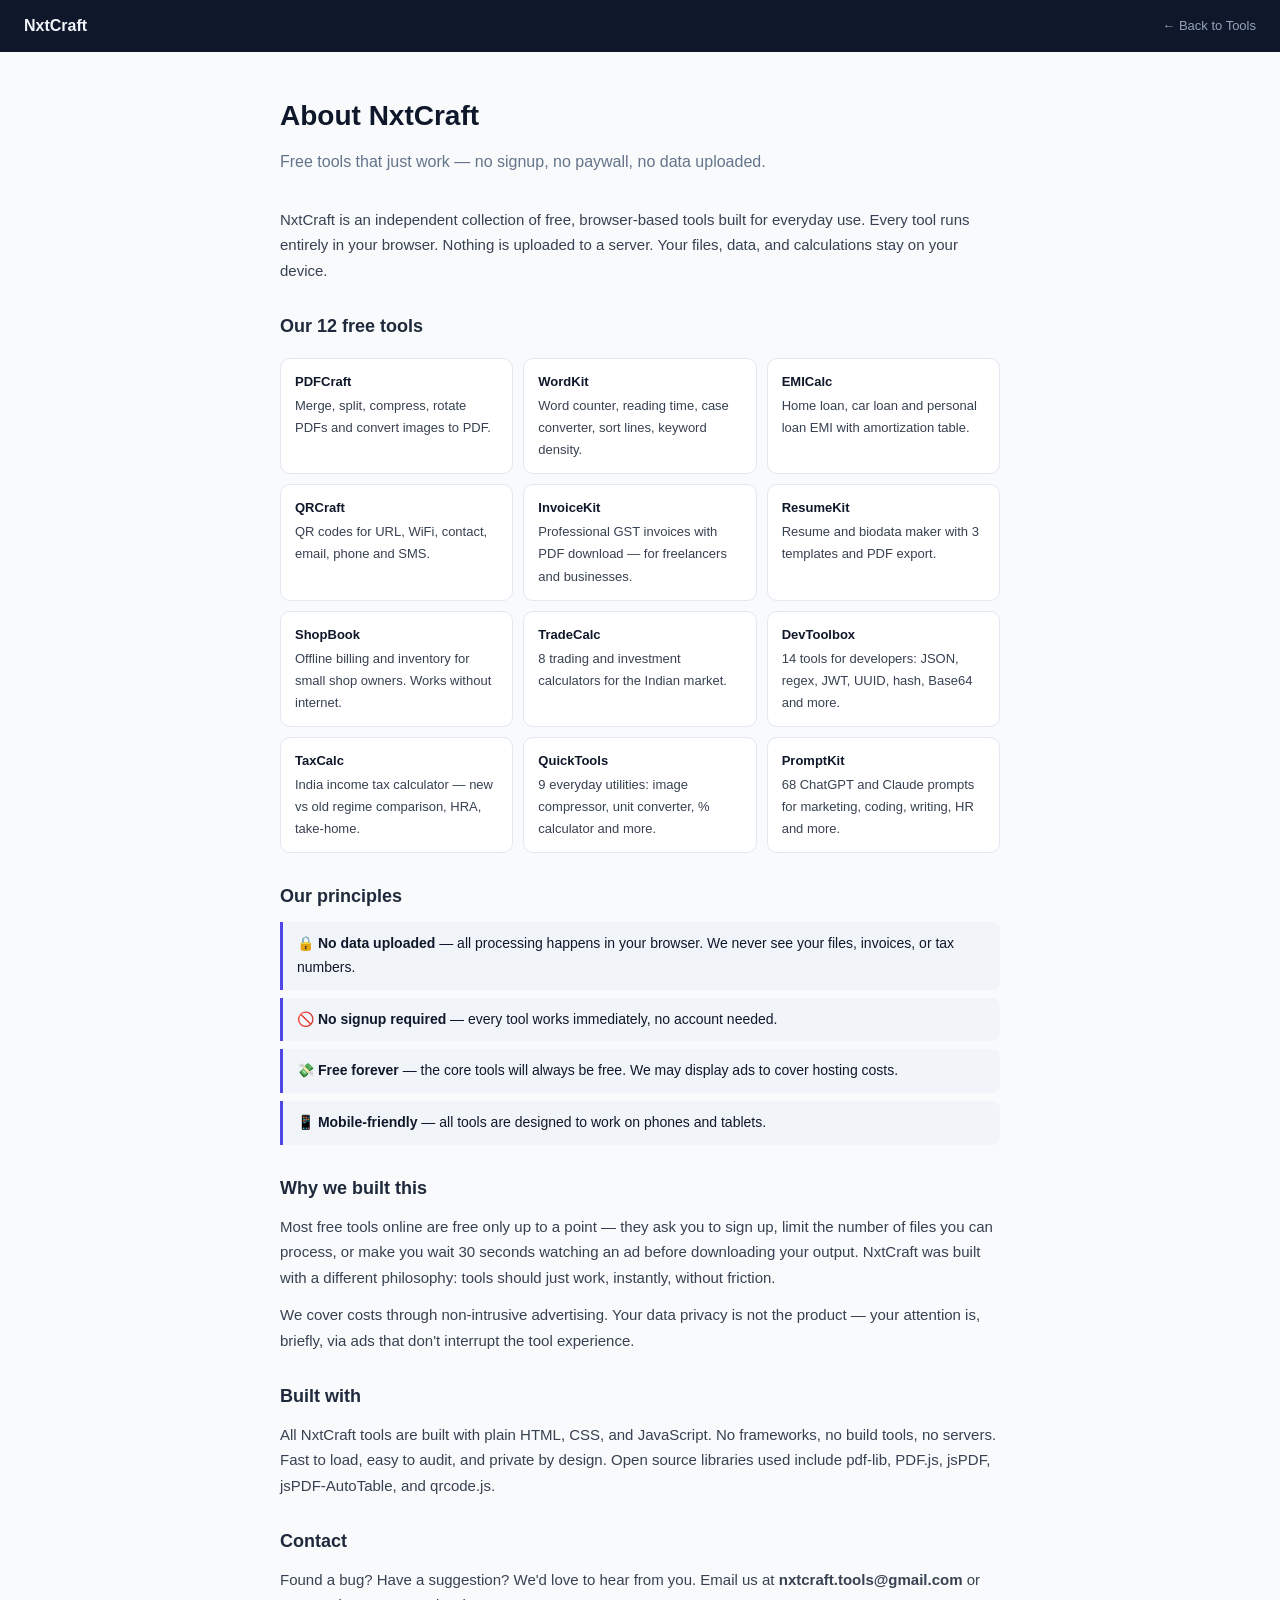
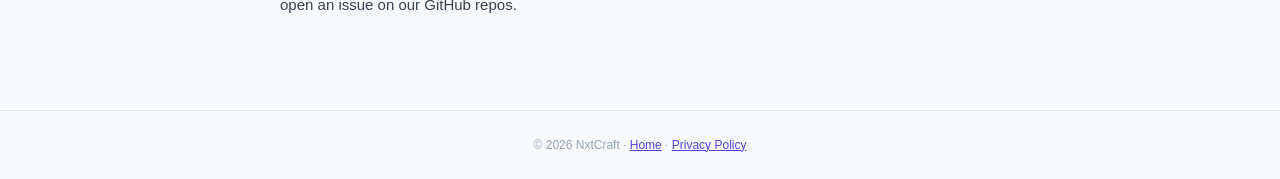
==== about/index.html @ bc5dab81 "feat: add privacy policy + about page, footer links, sitemap update Added /privacy/ (covers localSto" ====
<!DOCTYPE html>
<html lang="en">
<head>
<meta charset="UTF-8">
<meta name="viewport" content="width=device-width, initial-scale=1.0">
<title>About NxtCraft — Free Online Tools, No Signup, No Paywall</title>
<meta name="description" content="NxtCraft builds free, browser-based tools for everyday tasks. No signup, no ads in the way, no data uploaded. 12 tools for developers, traders, students, writers and shop owners.">
<link rel="canonical" href="https://nxtcraft.github.io/about/">
<meta name="robots" content="index, follow">
<style>
*,*::before,*::after{box-sizing:border-box;margin:0;padding:0}
body{font-family:-apple-system,BlinkMacSystemFont,'Segoe UI',sans-serif;background:#f8fafc;color:#0f172a;font-size:15px;line-height:1.7}
nav{background:#0f172a;padding:0 24px;height:52px;display:flex;align-items:center;justify-content:space-between}
nav a{color:#f1f5f9;text-decoration:none;font-weight:700;font-size:16px}
nav a.back{font-size:13px;color:#94a3b8;font-weight:400}
.container{max-width:760px;margin:0 auto;padding:40px 20px}
h1{font-size:28px;font-weight:800;margin-bottom:8px}
.tagline{font-size:16px;color:#64748b;margin-bottom:32px}
h2{font-size:18px;font-weight:700;color:#1e293b;margin:28px 0 10px}
p{color:#374151;margin-bottom:12px}
ul{padding-left:20px;color:#374151;margin-bottom:12px}
li{margin-bottom:6px}
a{color:#4f46e5}
.tool-grid{display:grid;grid-template-columns:repeat(auto-fill,minmax(200px,1fr));gap:10px;margin:16px 0}
.tool-item{background:#fff;border:1px solid #e2e8f0;border-radius:10px;padding:12px 14px;font-size:13px;color:#374151}
.tool-item strong{display:block;color:#0f172a;margin-bottom:2px}
.principle{background:#f1f5f9;border-left:3px solid #4f46e5;padding:10px 14px;border-radius:0 8px 8px 0;margin-bottom:8px;font-size:14px}
footer{text-align:center;padding:24px;font-size:12px;color:#94a3b8;border-top:1px solid #e2e8f0;margin-top:40px}
</style>
</head>
<body>
<nav>
  <a href="/">NxtCraft</a>
  <a href="/" class="back">← Back to Tools</a>
</nav>
<div class="container">
  <h1>About NxtCraft</h1>
  <p class="tagline">Free tools that just work — no signup, no paywall, no data uploaded.</p>

  <p>NxtCraft is an independent collection of free, browser-based tools built for everyday use. Every tool runs entirely in your browser. Nothing is uploaded to a server. Your files, data, and calculations stay on your device.</p>

  <h2>Our 12 free tools</h2>
  <div class="tool-grid">
    <div class="tool-item"><strong>PDFCraft</strong>Merge, split, compress, rotate PDFs and convert images to PDF.</div>
    <div class="tool-item"><strong>WordKit</strong>Word counter, reading time, case converter, sort lines, keyword density.</div>
    <div class="tool-item"><strong>EMICalc</strong>Home loan, car loan and personal loan EMI with amortization table.</div>
    <div class="tool-item"><strong>QRCraft</strong>QR codes for URL, WiFi, contact, email, phone and SMS.</div>
    <div class="tool-item"><strong>InvoiceKit</strong>Professional GST invoices with PDF download — for freelancers and businesses.</div>
    <div class="tool-item"><strong>ResumeKit</strong>Resume and biodata maker with 3 templates and PDF export.</div>
    <div class="tool-item"><strong>ShopBook</strong>Offline billing and inventory for small shop owners. Works without internet.</div>
    <div class="tool-item"><strong>TradeCalc</strong>8 trading and investment calculators for the Indian market.</div>
    <div class="tool-item"><strong>DevToolbox</strong>14 tools for developers: JSON, regex, JWT, UUID, hash, Base64 and more.</div>
    <div class="tool-item"><strong>TaxCalc</strong>India income tax calculator — new vs old regime comparison, HRA, take-home.</div>
    <div class="tool-item"><strong>QuickTools</strong>9 everyday utilities: image compressor, unit converter, % calculator and more.</div>
    <div class="tool-item"><strong>PromptKit</strong>68 ChatGPT and Claude prompts for marketing, coding, writing, HR and more.</div>
  </div>

  <h2>Our principles</h2>
  <div class="principle">🔒 <strong>No data uploaded</strong> — all processing happens in your browser. We never see your files, invoices, or tax numbers.</div>
  <div class="principle">🚫 <strong>No signup required</strong> — every tool works immediately, no account needed.</div>
  <div class="principle">💸 <strong>Free forever</strong> — the core tools will always be free. We may display ads to cover hosting costs.</div>
  <div class="principle">📱 <strong>Mobile-friendly</strong> — all tools are designed to work on phones and tablets.</div>

  <h2>Why we built this</h2>
  <p>Most free tools online are free only up to a point — they ask you to sign up, limit the number of files you can process, or make you wait 30 seconds watching an ad before downloading your output. NxtCraft was built with a different philosophy: tools should just work, instantly, without friction.</p>
  <p>We cover costs through non-intrusive advertising. Your data privacy is not the product — your attention is, briefly, via ads that don't interrupt the tool experience.</p>

  <h2>Built with</h2>
  <p>All NxtCraft tools are built with plain HTML, CSS, and JavaScript. No frameworks, no build tools, no servers. Fast to load, easy to audit, and private by design. Open source libraries used include pdf-lib, PDF.js, jsPDF, jsPDF-AutoTable, and qrcode.js.</p>

  <h2>Contact</h2>
  <p>Found a bug? Have a suggestion? We'd love to hear from you. Email us at <strong>nxtcraft.tools@gmail.com</strong> or open an issue on our GitHub repos.</p>

</div>
<footer>
  &copy; 2026 NxtCraft · <a href="/">Home</a> · <a href="/privacy/">Privacy Policy</a>
</footer>
</body>
</html>
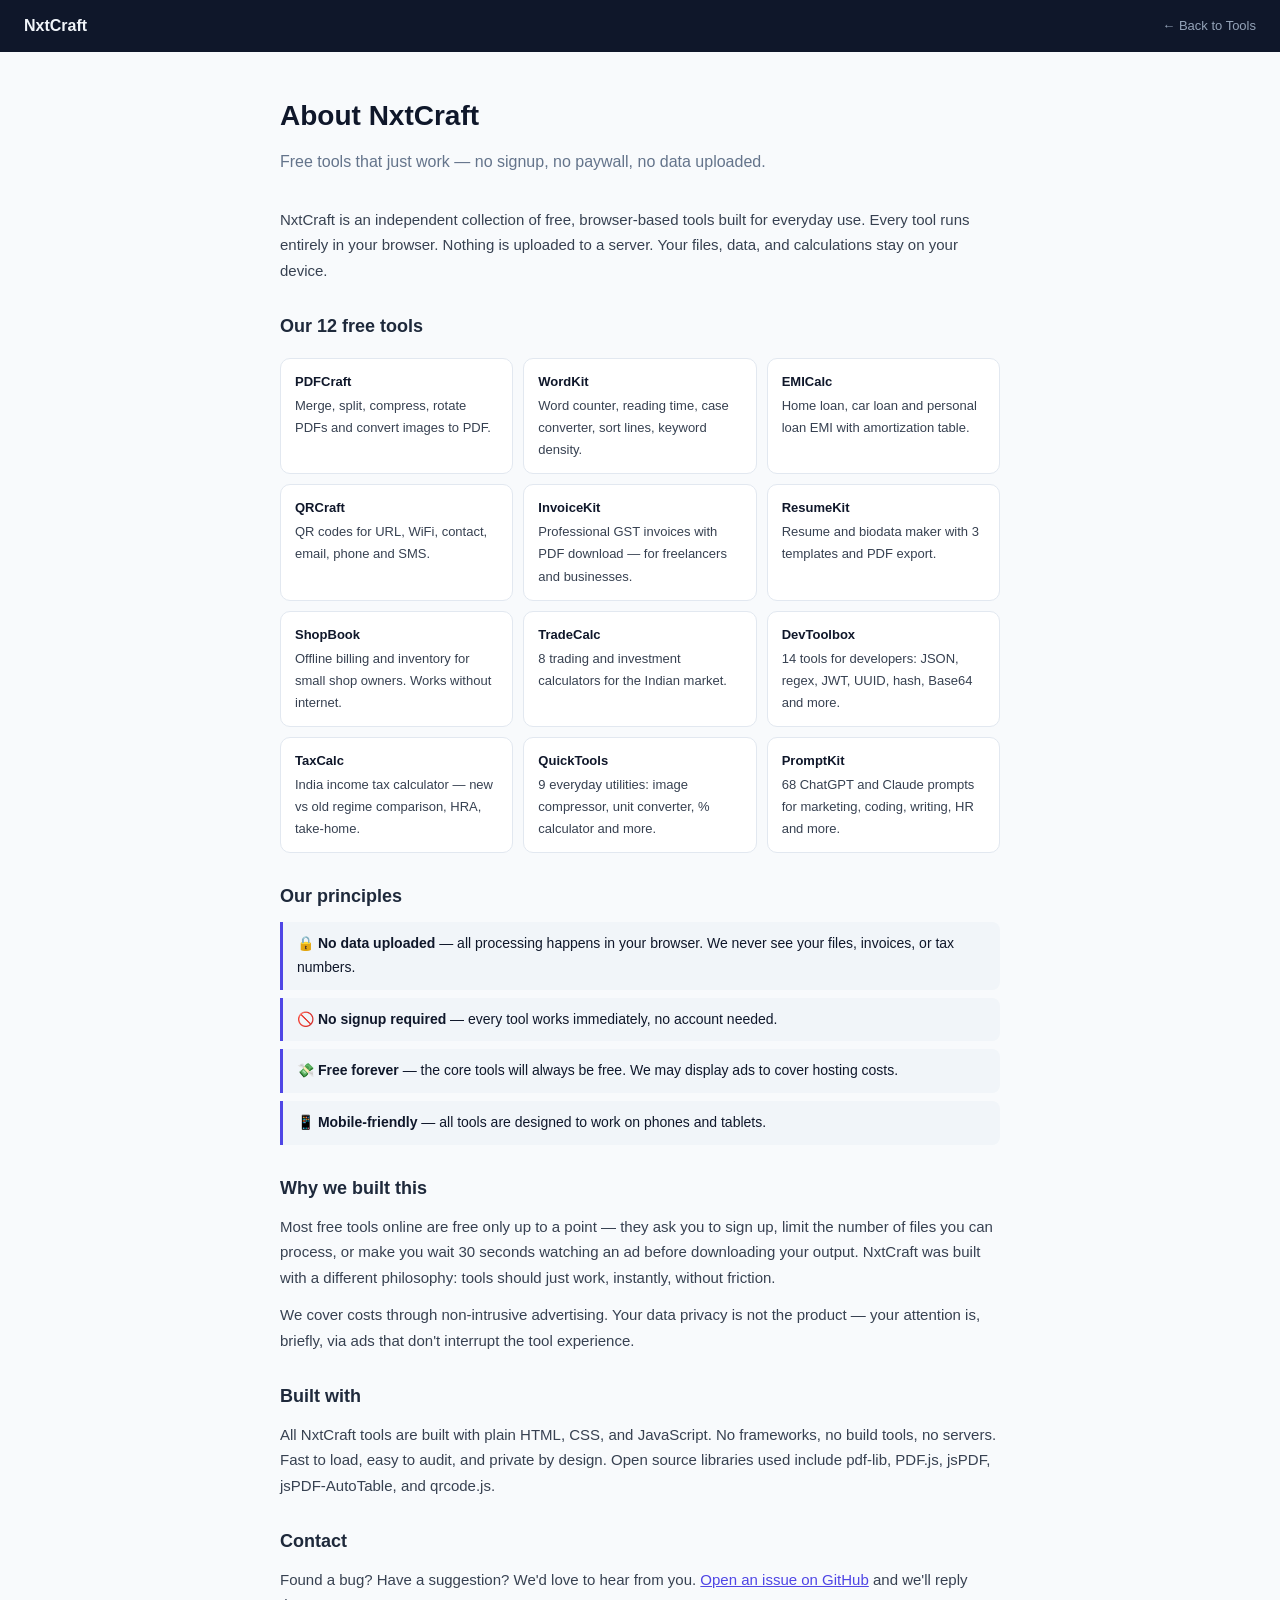
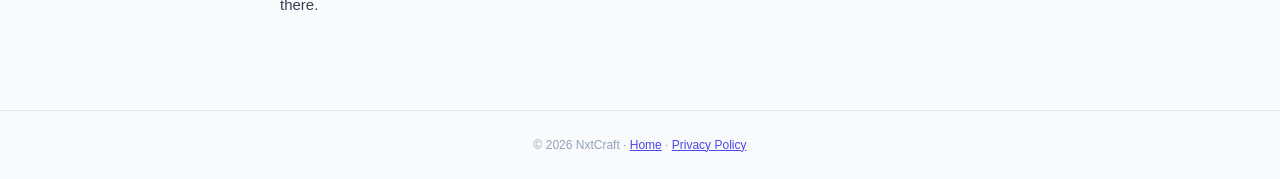
==== commit aed26fd4: "fix: replace unowned contact email with GitHub Issues link Co-Authored-By: Claude Opus 5.5 <noreply@" ====
--- a/about/index.html
+++ b/about/index.html
@@ -27,6 +27,9 @@
 .principle{background:#f1f5f9;border-left:3px solid #4f46e5;padding:10px 14px;border-radius:0 8px 8px 0;margin-bottom:8px;font-size:14px}
 footer{text-align:center;padding:24px;font-size:12px;color:#94a3b8;border-top:1px solid #e2e8f0;margin-top:40px}
 </style>
+<meta property="og:title" content="About NxtCraft — Free Online Tools, No Signup, No Paywall">
+<meta property="og:description" content="NxtCraft builds free, browser-based tools for everyday tasks. No signup, no ads in the way, no data uploaded. 12 tools for developers, traders, students, writers and shop owners.">
+<meta property="og:url" content="https://nxtcraft.github.io/about/">
 </head>
 <body>
 <nav>
@@ -69,7 +72,7 @@
   <p>All NxtCraft tools are built with plain HTML, CSS, and JavaScript. No frameworks, no build tools, no servers. Fast to load, easy to audit, and private by design. Open source libraries used include pdf-lib, PDF.js, jsPDF, jsPDF-AutoTable, and qrcode.js.</p>
 
   <h2>Contact</h2>
-  <p>Found a bug? Have a suggestion? We'd love to hear from you. Email us at <strong>nxtcraft.tools@gmail.com</strong> or open an issue on our GitHub repos.</p>
+  <p>Found a bug? Have a suggestion? We'd love to hear from you. <a href="https://github.com/nxtcraft/nxtcraft.github.io/issues/new" target="_blank" rel="noopener">Open an issue on GitHub</a> and we'll reply there.</p>
 
 </div>
 <footer>
